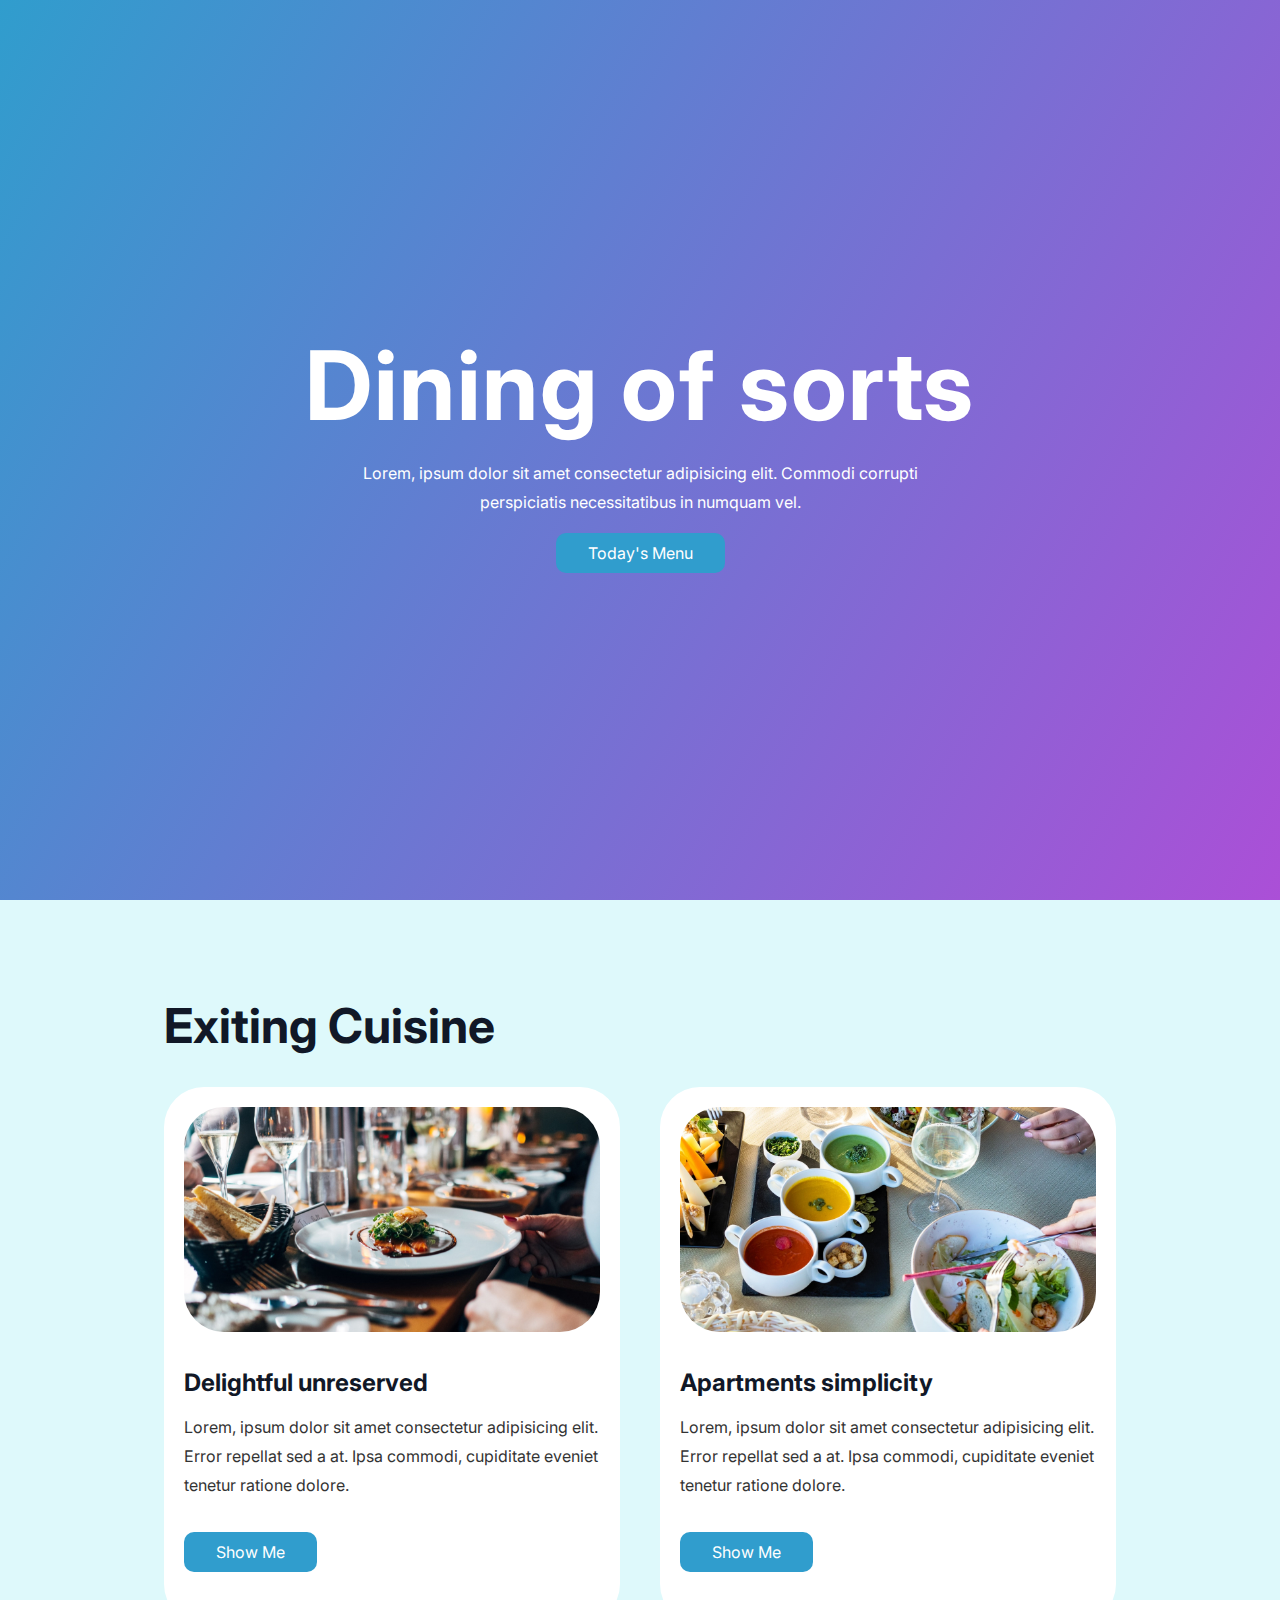
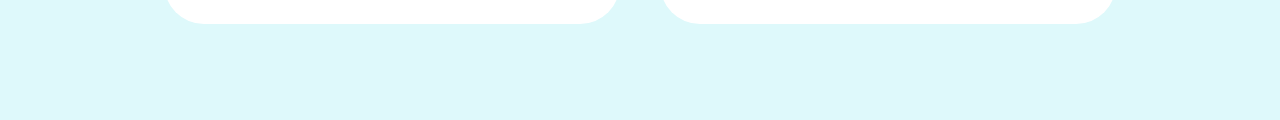
==== Restaurant-Website/index.html @ 04184e4e "adding an unfinished part of the restaurant website project" ====
<!DOCTYPE html>
<html lang="en">
  <head>
    <meta charset="UTF-8" />
    <meta name="viewport" content="width=device-width, initial-scale=1.0" />
    <title>Restaurant</title>
    <link rel="stylesheet" href="../main.css" />
    <link rel="stylesheet" href="index.css" />
  </head>
  <body>
    <section class="showcase">
      <div class="overlay">
        <h1>Dining of sorts</h1>
        <p>
          Lorem, ipsum dolor sit amet consectetur adipisicing elit. Commodi
          corrupti perspiciatis necessitatibus in numquam vel.
        </p>
        <button class="btn">Today's Menu</button>
      </div>
    </section>
    <section class="cuisine">
      <h2>Exiting Cuisine</h2>
      <div class="cards">
        <article>
          <img src="images/cuisine-1.jpg" />
          <h3>Delightful unreserved</h3>
          <p>
            Lorem, ipsum dolor sit amet consectetur adipisicing elit. Error
            repellat sed a at. Ipsa commodi, cupiditate eveniet tenetur ratione
            dolore.
          </p>
          <button class="btn">Show Me</button>
        </article>
        <article>
          <img src="images/cuisine-2.jpg" />
          <h3>Apartments simplicity</h3>
          <p>
            Lorem, ipsum dolor sit amet consectetur adipisicing elit. Error
            repellat sed a at. Ipsa commodi, cupiditate eveniet tenetur ratione
            dolore.
          </p>
          <button class="btn">Show Me</button>
        </article>
      </div>
    </section>
  </body>
</html>
---- main.css ----
@import url("https://fonts.googleapis.com/css2?family=Inter&display=swap");

* {
  padding: 0;
  margin: 0;
  box-sizing: border-box;
}

ul {
  list-style-type: none;
}

img {
  max-width: 100%;
  width: 100%;
}

body {
  font-family: "Inter", sans-serif;
  font-size: 16px;
}

input,
button {
  font-family: inherit;
}
p {
  line-height: 1.8;
}
---- Restaurant-Website/index.css ----
body {
  background-color: rgb(222, 249, 251);
}

.btn {
  background-color: #309dcd;
  color: white;
  font-size: 1rem;
  border: none;
  border-radius: 0.625rem;
  padding: 0.625rem 2rem;
  cursor: pointer;
  transition: 0.3s;
}

.btn:hover {
  background-color: #237091;
}

.showcase {
  background-image: linear-gradient(120deg, #309dcd, #ab4fd7);
}

.showcase .overlay {
  display: flex;
  flex-direction: column;
  align-items: center;
  text-align: center;
  justify-content: center;
  height: 100vh;
}

.showcase .overlay h1 {
  color: white;
  margin-bottom: 1rem;
  font-size: 2.5rem;
  letter-spacing: 0.1rem;
}

.showcase .overlay p {
  color: white;
  margin-bottom: 1rem;
  max-width: 400px;
}

.cuisine {
  padding: 4rem 1.5rem;
  max-width: 1000px;
  margin: auto;
}

.cuisine h2 {
  font-size: 1.8rem;
  margin-bottom: 2rem;
  gap: 2rem;
  color: #111827;
}

.cuisine .cards {
  display: grid;
  grid-template-columns: 1fr;
  gap: 1.5rem;
}

.cuisine .cards article h3 {
  margin-bottom: 1rem;
  color: #111827;
}

.cuisine .cards article {
  background-color: white;
  padding: 1.25rem;
  border-radius: 2.5rem;
}

.cuisine .cards article img {
  margin-bottom: 2rem;
  border-radius: 2.5rem;
}

.cuisine .cards article p {
  color: #333;
  margin-bottom: 2rem;
  font-size: 0.9rem;
}

.cuisine .cards .btn {
  margin-bottom: 2rem;
}

@media (min-width: 640px) {
  .showcase .overlay h1 {
    font-size: 3rem;
  }
  .cuisine .cards {
    grid-template-columns: 1fr 1fr;
  }
}

@media (min-width: 992px) {
  .showcase .overlay h1 {
    font-size: 4rem;
  }
  .showcase .overlay p {
    font-size: 1rem;
    max-width: 600px;
  }
  .cuisine {
    padding: 6rem 1.5rem;
  }
  .cuisine h2 {
    font-size: 3rem;
  }

  .cuisine .cards {
    gap: 2.5rem;
  }

  .cuisine .cards h3 {
    font-size: 1.5rem;
  }
  .cuisine .cards article p {
    font-size: 1rem;
  }
}

@media (min-width: 1280px) {
  .showcase .overlay h1 {
    font-size: 6rem;
  }
  .showcase .overlay p {
    font-size: 1rem;
  }
}
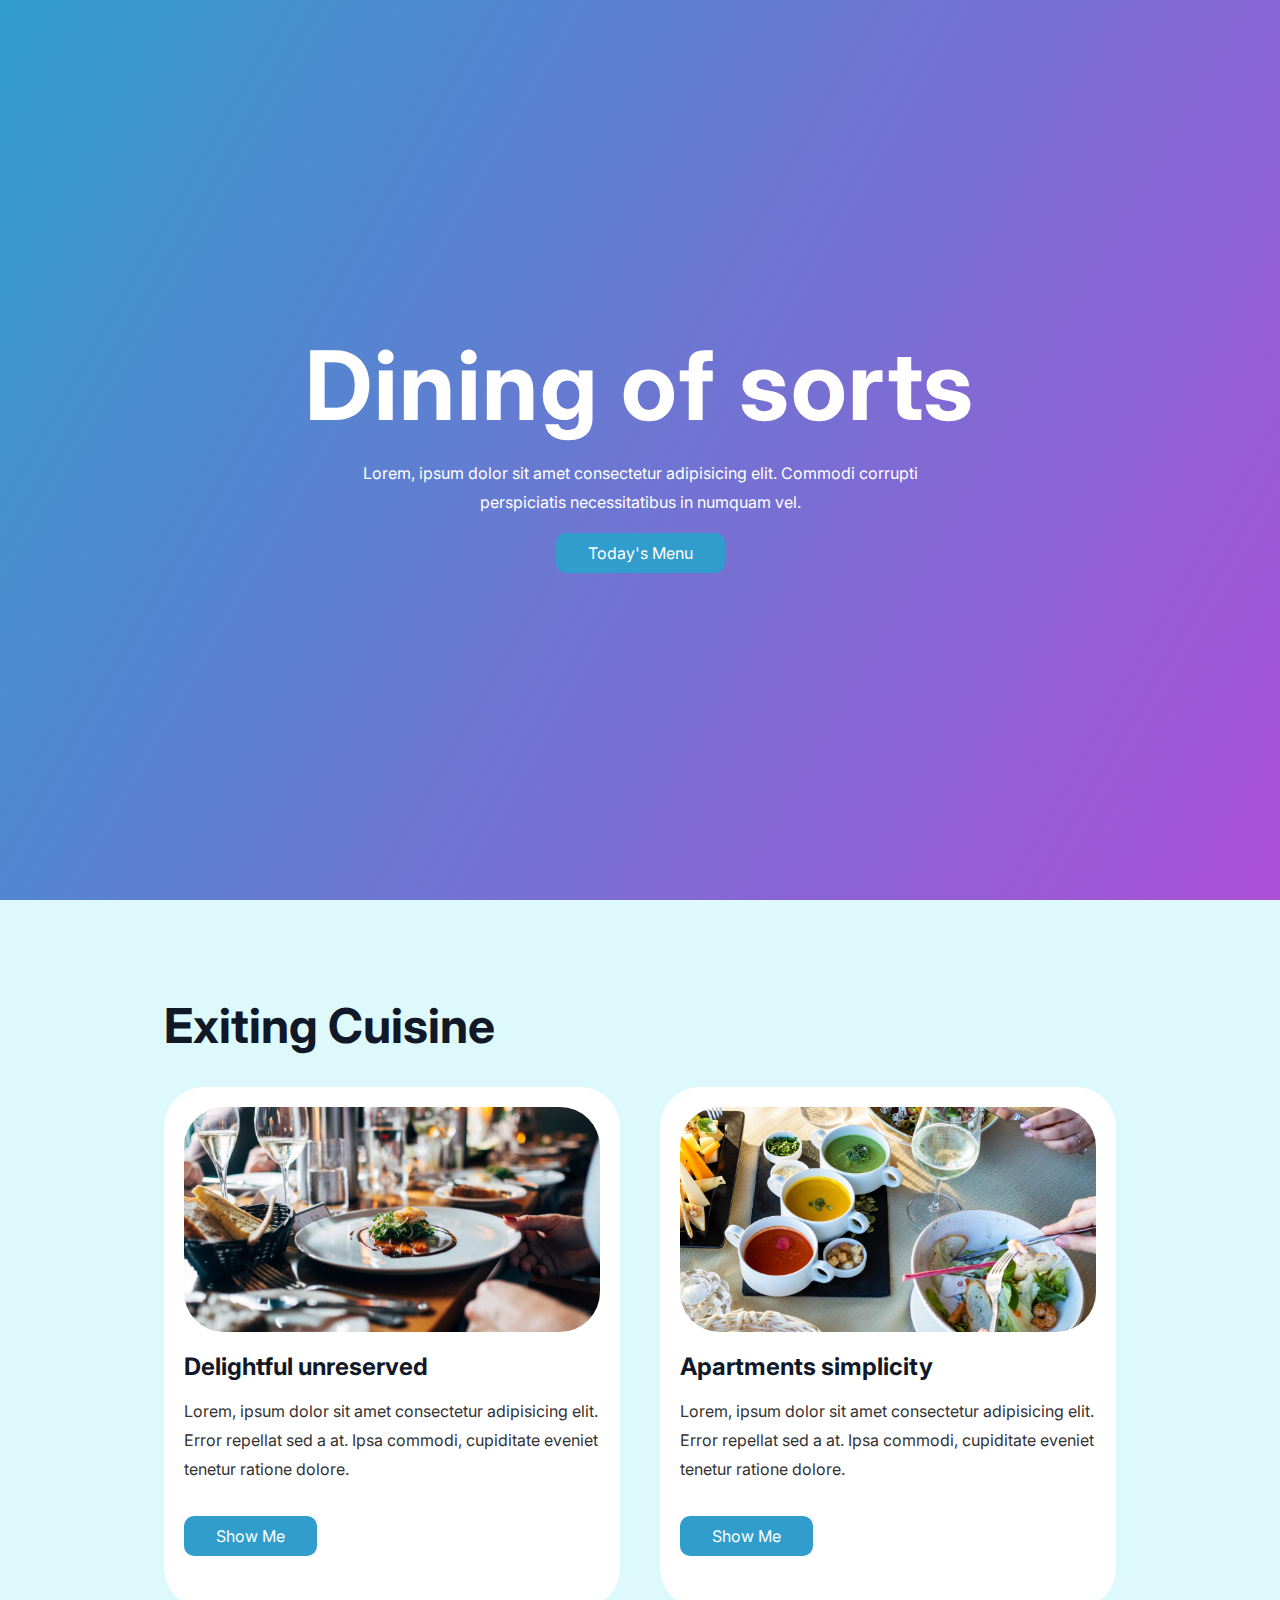
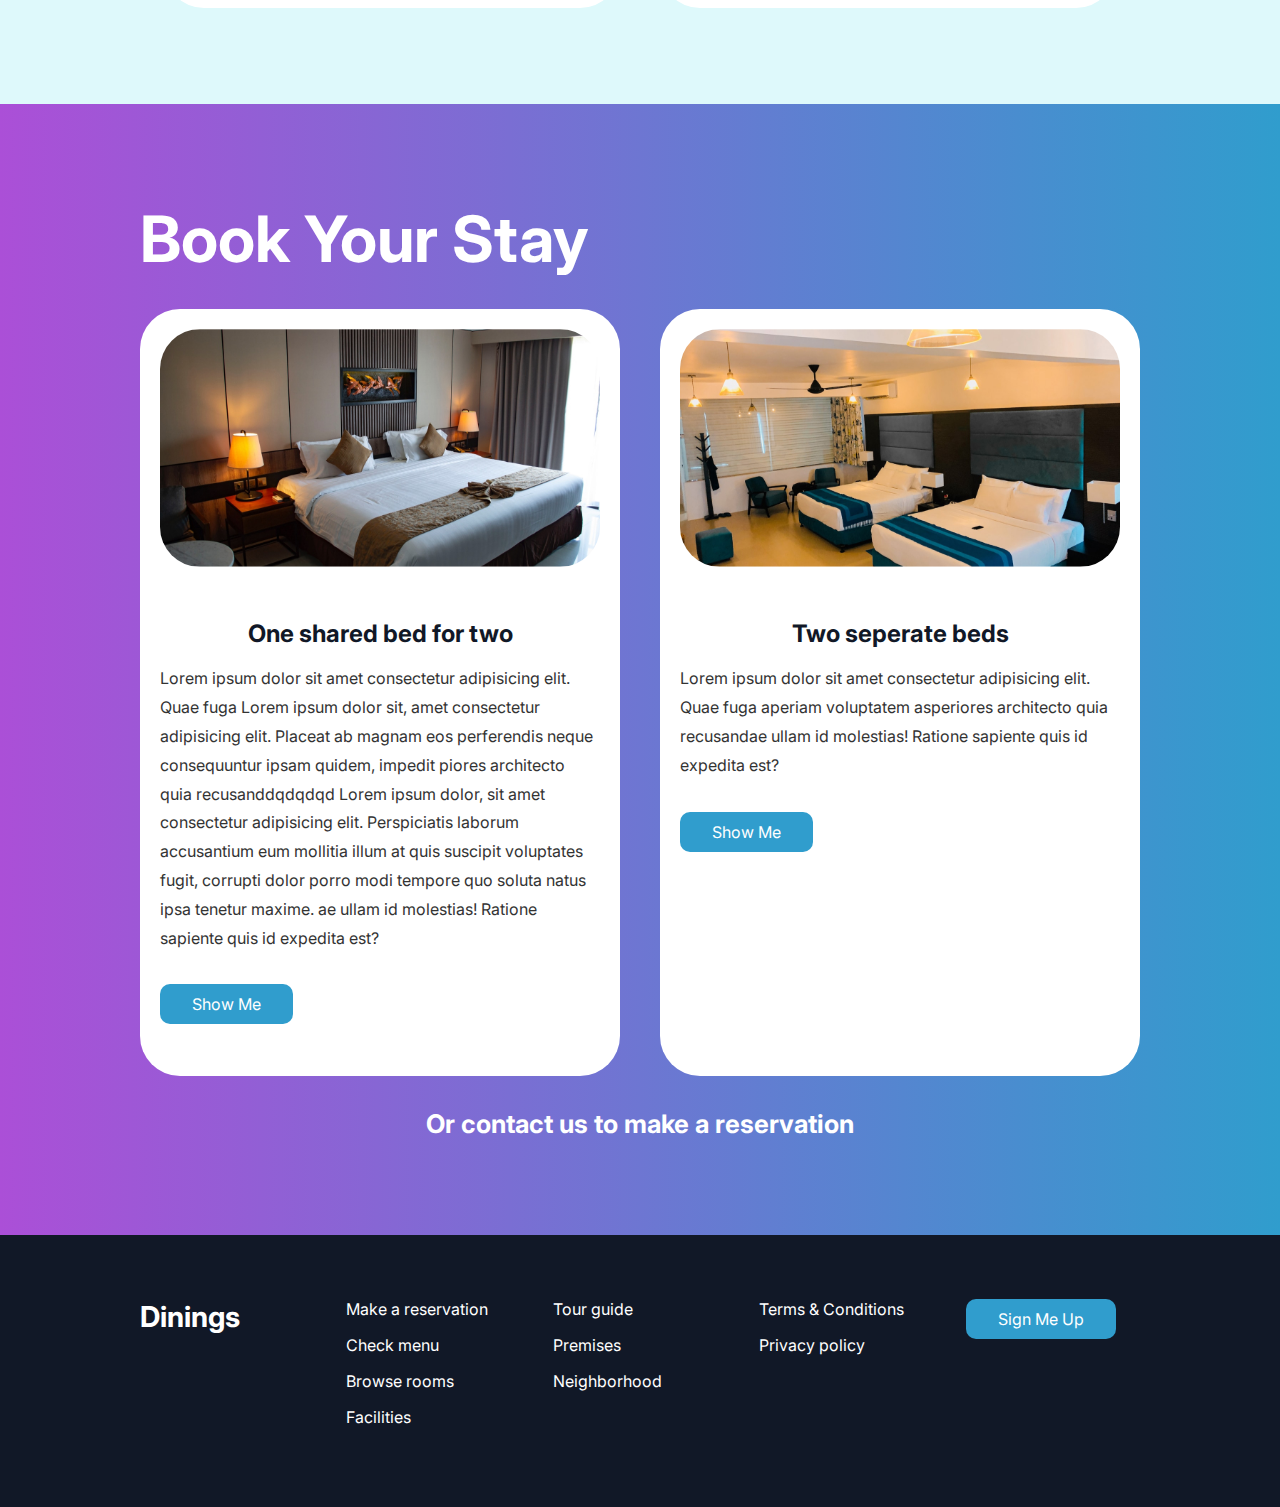
==== commit 0ddb2930: "adding the restaurant website" ====
--- a/Restaurant-Website/index.html
+++ b/Restaurant-Website/index.html
@@ -43,5 +43,85 @@
         </article>
       </div>
     </section>
+    <section class="cuisine booking">
+      <h2>Book Your Stay</h2>
+      <div class="cards">
+        <article>
+          <img src="images/bed-1.jpg" />
+          <h3>One shared bed for two</h3>
+          <p>
+            Lorem ipsum dolor sit amet consectetur adipisicing elit. Quae fuga
+            Lorem ipsum dolor sit, amet consectetur adipisicing elit. Placeat ab
+            magnam eos perferendis neque consequuntur ipsam quidem, impedit
+            piores architecto quia recusanddqdqdqd Lorem ipsum dolor, sit amet
+            consectetur adipisicing elit. Perspiciatis laborum accusantium eum
+            mollitia illum at quis suscipit voluptates fugit, corrupti dolor
+            porro modi tempore quo soluta natus ipsa tenetur maxime. ae ullam id
+            molestias! Ratione sapiente quis id expedita est?
+          </p>
+          <button class="btn">Show Me</button>
+        </article>
+        <article>
+          <img src="images/bed-2.jpg" />
+          <h3>Two seperate beds</h3>
+          <p>
+            Lorem ipsum dolor sit amet consectetur adipisicing elit. Quae fuga
+            aperiam voluptatem asperiores architecto quia recusandae ullam id
+            molestias! Ratione sapiente quis id expedita est?
+          </p>
+          <button class="btn">Show Me</button>
+        </article>
+      </div>
+      <h3>Or contact us to make a reservation</h3>
+    </section>
+    <footer class="footer">
+      <div class="footer-inner">
+        <article>
+          <h3>Dinings</h3>
+        </article>
+        <article>
+          <ul>
+            <li>
+              <a href="https://github.com/yardenbasri">Make a reservation</a>
+            </li>
+            <li>
+              <a href="#">Check menu</a>
+            </li>
+            <li>
+              <a href="#">Browse rooms</a>
+            </li>
+            <li>
+              <a href="#">Facilities</a>
+            </li>
+          </ul>
+        </article>
+        <article>
+          <ul>
+            <li>
+              <a href="#">Tour guide</a>
+            </li>
+            <li>
+              <a href="#">Premises</a>
+            </li>
+            <li>
+              <a href="#">Neighborhood</a>
+            </li>
+          </ul>
+        </article>
+        <article>
+          <ul>
+            <li>
+              <a href="#">Terms & Conditions</a>
+            </li>
+            <li>
+              <a href="#">Privacy policy</a>
+            </li>
+          </ul>
+        </article>
+        <article>
+          <button class="btn">Sign Me Up</button>
+        </article>
+      </div>
+    </footer>
   </body>
 </html>
--- a/Restaurant-Website/index.css
+++ b/Restaurant-Website/index.css
@@ -74,8 +74,8 @@
 }
 
 .cuisine .cards article img {
-  margin-bottom: 2rem;
   border-radius: 2.5rem;
+  margin-bottom: 1rem;
 }
 
 .cuisine .cards article p {
@@ -88,6 +88,65 @@
   margin-bottom: 2rem;
 }
 
+.booking {
+  background-image: linear-gradient(270deg, #309dcd, #ab4fd7);
+  max-width: 100%;
+}
+
+.booking h2 {
+  color: white;
+  font-size: 2.3rem;
+  max-width: 1000px;
+  margin: 0 auto 2rem;
+}
+
+.booking .cards {
+  max-width: 1000px;
+  margin: auto;
+}
+
+.booking h3 {
+  color: white;
+  max-width: 1000px;
+  text-align: center;
+  margin: 2rem auto 0;
+  font-size: 1.6rem;
+}
+
+.footer {
+  padding: 4rem 1.5rem;
+  background-color: #111827;
+}
+
+.footer-inner {
+  display: grid;
+  grid-template-columns: 1fr;
+  gap: 2rem;
+  max-width: 1000px;
+  margin: auto;
+}
+
+.footer-inner h3 {
+  color: white;
+  font-size: 1.8rem;
+}
+
+.footer-inner ul li {
+  margin-bottom: 1rem;
+}
+
+.footer-inner ul li a {
+  color: white;
+  text-decoration: none;
+}
+.footer-inner ul li a:hover {
+  opacity: 0.75;
+}
+
+.footer-inner ul li a:focus {
+  outline: 2px dotted white;
+}
+
 @media (min-width: 640px) {
   .showcase .overlay h1 {
     font-size: 3rem;
@@ -95,8 +154,16 @@
   .cuisine .cards {
     grid-template-columns: 1fr 1fr;
   }
-}
-
+  .footer-inner {
+    grid-template-columns: 1fr 1fr;
+  }
+}
+
+@media (min-width: 750px) {
+  .footer-inner {
+    grid-template-columns: 1fr 1fr 1fr;
+  }
+}
 @media (min-width: 992px) {
   .showcase .overlay h1 {
     font-size: 4rem;
@@ -122,6 +189,13 @@
   .cuisine .cards article p {
     font-size: 1rem;
   }
+
+  .booking h2 {
+    font-size: 3rem;
+  }
+  .footer-inner {
+    grid-template-columns: 1fr 1fr 1fr 1fr;
+  }
 }
 
 @media (min-width: 1280px) {
@@ -131,4 +205,10 @@
   .showcase .overlay p {
     font-size: 1rem;
   }
-}
+  .booking h2 {
+    font-size: 4rem;
+  }
+  .footer-inner {
+    grid-template-columns: 1fr 1fr 1fr 1fr 1fr;
+  }
+}
